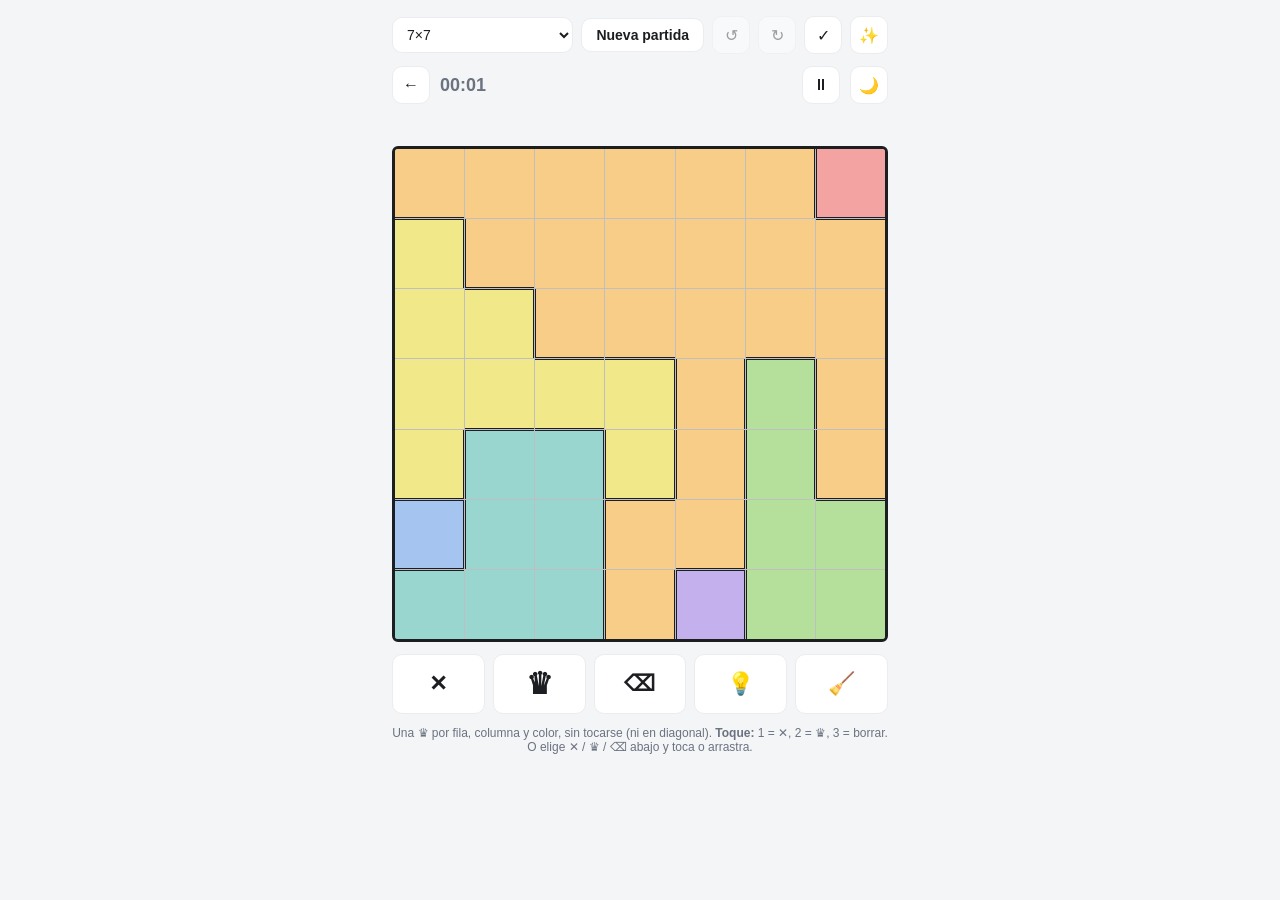
==== queens.html @ ae650601 "Agrega Queens y una página principal para elegir juego - index.html pasa a ser el selector de juego " ====
<!DOCTYPE html>
<html lang="es">
<head>
<meta charset="UTF-8" />
<meta name="viewport" content="width=device-width, initial-scale=1, maximum-scale=1, user-scalable=no" />
<title>Queens</title>
<meta name="theme-color" content="#14161a" />
<link rel="manifest" href="manifest.json" />
<meta name="apple-mobile-web-app-title" content="Juegos" />
<meta name="apple-mobile-web-app-capable" content="yes" />
<link rel="icon" href="icons/icon-192.png" />
<link rel="apple-touch-icon" href="icons/icon-192.png" />
<script>
  (function () {
    try {
      var t = localStorage.getItem('sudoku_theme_v1');
      if (t === 'light' || t === 'dark') document.documentElement.setAttribute('data-theme', t);
    } catch (e) {}
  })();
</script>
<link rel="stylesheet" href="style.css" />
</head>
<body>

<div class="app">

  <div class="toolbar">
    <select id="size" title="Tamaño del tablero">
      <option value="5">5×5</option>
      <option value="6">6×6</option>
      <option value="7" selected>7×7</option>
      <option value="8">8×8</option>
      <option value="9">9×9</option>
    </select>
    <button class="btn" id="btn-new">Nueva partida</button>
    <button class="icon-btn" id="btn-undo" title="Deshacer">↺</button>
    <button class="icon-btn" id="btn-redo" title="Rehacer">↻</button>
    <button class="icon-btn" id="btn-check" title="Comprobar las reinas y ✕ puestas">✓</button>
    <button class="icon-btn" id="btn-autox" title="Autocompletar ✕: marca todas las celdas donde ya no cabe una reina">✨</button>
  </div>

  <div class="statusbar">
    <a class="icon-btn back-btn" href="index.html" title="Volver a los juegos">←</a>
    <div class="timer" id="timer">00:00</div>
    <button class="icon-btn" id="btn-pause" title="Pausar">⏸</button>
    <button class="icon-btn" id="btn-theme" title="Cambiar esquema de colores">🌙</button>
  </div>

  <div class="q-warn" id="warn"></div>

  <div class="board-wrap q-wrap">
    <div class="q-board" id="board"></div>
    <div class="pause-overlay" id="pause-overlay">
      <button class="btn" id="btn-resume">▶ Reanudar</button>
    </div>
    <div class="win-overlay hidden" id="win-overlay">
      <div class="win-card">
        <div class="win-icon">🏆</div>
        <h2>¡Resuelto!</h2>
        <div class="win-stats">
          <span class="win-chip" id="win-size"></span>
          <span class="win-chip" id="win-time"></span>
        </div>
        <button class="btn win-btn" id="btn-win-new">Nueva partida</button>
      </div>
    </div>
  </div>

  <div class="numpad q-tools" id="tools">
    <button class="num-btn" data-tool="x" title="Marcar ✕: toca o arrastra por las celdas (X)">✕</button>
    <button class="num-btn" data-tool="queen" title="Poner reina (Q)">♛</button>
    <button class="num-btn erase" data-tool="erase" title="Borrar: toca o arrastra por las celdas">⌫</button>
    <button class="num-btn tool-btn" id="btn-hint" title="Pista: corrige una reina mal puesta o revela una correcta">💡</button>
    <button class="num-btn tool-btn" id="btn-clear-x" title="Quitar todas las ✕">🧹</button>
  </div>

  <p class="hint">
    Una ♛ por fila, columna y color, sin tocarse (ni en diagonal).
    <strong>Toque:</strong> 1 = ✕, 2 = ♛, 3 = borrar. O elige ✕ / ♛ / ⌫ abajo y toca o arrastra.
  </p>

</div>

<script src="theme.js"></script>
<script src="queens.js"></script>
<script src="queens-app.js"></script>
<script>
  if ('serviceWorker' in navigator) {
    window.addEventListener('load', () => navigator.serviceWorker.register('sw.js'));
  }
</script>
</body>
</html>
---- style.css ----
:root {
  --bg: #f4f5f7;
  --panel: #ffffff;
  --text: #1c1e21;
  --muted: #6b7280;
  --line-thin: #eaecef;
  --line-thick: #a8b0ba;
  --cell-bg: #ffffff;
  --cell-given: #f3f5f7;
  --cell-selected: #cfe3ff;
  --cell-peer: #eef4ff;
  --cell-same-value: #dbe9ff;
  --cell-note-match: #fdf0b8;
  --cell-notes-bg: #f7f8fa;
  --conflict: #ffd3d3;
  --accent: #2563eb;
  --accent-text: #ffffff;
  --given-color: #1c1e21;
  --answer-color: #2563eb;
  --notes-color: #6b7280;
  --same-value-border: #2563eb;
  --border-radius: 10px;
}

@media (prefers-color-scheme: dark) {
  :root {
    --bg: #14161a;
    --panel: #1d2025;
    --text: #eef0f3;
    --muted: #9aa1ac;
    --line-thin: #4e70a6;
    --line-thick: #eef0f3;
    --cell-bg: #22262c;
    --cell-given: #3c1010;
    --cell-selected: #2c4568;
    --cell-peer: #23293a;
    --cell-same-value: #1622c0;
    --cell-note-match: #4a3f1a;
    --cell-notes-bg: #262a31;
    --conflict: #5a2323;
    --accent: #4f8cff;
    --accent-text: #0a0a0a;
    --given-color: #eef0f3;
    --answer-color: #f59629;
    --notes-color: #529dff;
    --same-value-border: #4e70a6;
  }
}

:root[data-theme="dark"] {
  --bg: #14161a;
  --panel: #1d2025;
  --text: #eef0f3;
  --muted: #9aa1ac;
  --line-thin: #4e70a6;
  --line-thick: #eef0f3;
  --cell-bg: #22262c;
  --cell-given: #3c1010;
  --cell-selected: #2c4568;
  --cell-peer: #23293a;
  --cell-same-value: #1622c0;
  --cell-note-match: #4a3f1a;
  --cell-notes-bg: #262a31;
  --conflict: #5a2323;
  --accent: #4f8cff;
  --accent-text: #0a0a0a;
  --given-color: #eef0f3;
  --answer-color: #f59629;
  --notes-color: #529dff;
  --same-value-border: #4e70a6;
}

:root[data-theme="light"] {
  --bg: #f4f5f7;
  --panel: #ffffff;
  --text: #1c1e21;
  --muted: #6b7280;
  --line-thin: #eaecef;
  --line-thick: #a8b0ba;
  --cell-bg: #ffffff;
  --cell-given: #f3f5f7;
  --cell-selected: #cfe3ff;
  --cell-peer: #eef4ff;
  --cell-same-value: #dbe9ff;
  --cell-note-match: #fdf0b8;
  --cell-notes-bg: #f7f8fa;
  --conflict: #ffd3d3;
  --accent: #2563eb;
  --accent-text: #ffffff;
  --given-color: #1c1e21;
  --answer-color: #2563eb;
  --notes-color: #6b7280;
  --same-value-border: #2563eb;
}

* { box-sizing: border-box; }

body {
  margin: 0;
  background: var(--bg);
  color: var(--text);
  font-family: -apple-system, BlinkMacSystemFont, "Segoe UI", Roboto, Helvetica, Arial, sans-serif;
  display: flex;
  justify-content: center;
}

.app {
  width: 100%;
  max-width: 520px;
  padding: 16px 12px 32px;
  display: flex;
  flex-direction: column;
  gap: 12px;
}

.statusbar {
  display: flex;
  align-items: center;
  gap: 10px;
}

.statusbar .timer {
  flex: 1;
}

.timer {
  font-variant-numeric: tabular-nums;
  font-size: 18px;
  font-weight: 600;
  color: var(--muted);
}

.toolbar {
  display: flex;
  flex-wrap: wrap;
  gap: 8px;
  align-items: center;
}

.toolbar select {
  flex: 1;
  min-width: 90px;
}

select, .btn, .icon-btn, .num-btn, .swatch {
  font-family: inherit;
  border: 1px solid var(--line-thin);
  background: var(--panel);
  color: var(--text);
  border-radius: var(--border-radius);
  cursor: pointer;
}

select { padding: 8px 10px; font-size: 14px; }

.btn {
  padding: 8px 14px;
  font-size: 14px;
  font-weight: 600;
}

.btn.toggle.active {
  background: var(--accent);
  color: var(--accent-text);
  border-color: var(--accent);
}

.icon-btn {
  width: 38px;
  height: 38px;
  font-size: 16px;
  display: flex;
  align-items: center;
  justify-content: center;
}

.icon-btn:disabled {
  opacity: .4;
  cursor: default;
}

.palette {
  display: flex;
  align-items: center;
  gap: 8px;
  flex-wrap: wrap;
}

.palette .icon-btn {
  margin-left: auto;
}

.swatch {
  width: 34px;
  height: 34px;
  border-radius: 50%;
  padding: 0;
  position: relative;
  transition: transform .12s ease, outline-color .12s ease, box-shadow .12s ease;
}

.swatch.active {
  outline: 3px solid var(--accent);
  outline-offset: 3px;
  transform: scale(1.15);
  box-shadow: 0 0 10px var(--accent);
}

.swatch-none {
  background: var(--panel);
  font-size: 14px;
  color: var(--muted);
}

.swatch[data-color="red"]    { background: #ef4444; }
.swatch[data-color="orange"] { background: #f97316; }
.swatch[data-color="yellow"] { background: #eab308; }
.swatch[data-color="green"]  { background: #22c55e; }
.swatch[data-color="blue"]   { background: #3b82f6; }
.swatch[data-color="purple"] { background: #a855f7; }

#btn-clear-colors {
  background: #ffffff;
  color: #4b5563;
  border-color: #d7dae0;
}

.board-wrap {
  position: relative;
}

.board {
  display: grid;
  grid-template-columns: repeat(9, 1fr);
  grid-template-rows: repeat(9, 1fr);
  aspect-ratio: 1 / 1;
  width: 100%;
  background: var(--cell-bg);
  border: 3px solid var(--line-thick);
  border-radius: 6px;
  overflow: hidden;
  touch-action: none;
}

.cell {
  position: relative;
  background: var(--cell-bg);
  display: flex;
  align-items: center;
  justify-content: center;
  font-size: clamp(16px, 4.2vw, 24px);
  font-weight: 500;
  cursor: pointer;
  user-select: none;
  color: var(--text);
  border-right: 1px solid var(--line-thin);
  border-bottom: 1px solid var(--line-thin);
}

.cell.given .cell-value {
  color: var(--given-color);
}

.cell.filled .cell-value {
  color: var(--answer-color);
  font-weight: 700;
}

.cell.has-notes { background: var(--cell-notes-bg); }
.cell.peer { background: var(--cell-peer); }
.cell.note-match { background: var(--cell-note-match); }
.cell.given {
  background: var(--cell-given);
  font-weight: 800;
}
.cell.same-value {
  background: var(--cell-same-value);
  outline: 2px solid var(--same-value-border);
  outline-offset: -2px;
}
.cell.selected { background: var(--cell-selected); }
.cell.conflict { background: var(--conflict); color: #b91c1c; }
.cell.conflict .cell-value { color: #b91c1c; }
.cell.wrong { outline: 2px solid #ef4444; outline-offset: -2px; }

.cell-color-layer {
  position: absolute;
  inset: 0;
  z-index: 0;
}

.cell-value {
  position: relative;
  z-index: 1;
}

.cell-notes {
  position: absolute;
  inset: 0;
  z-index: 1;
  display: grid;
  grid-template-columns: repeat(3, 1fr);
  grid-template-rows: repeat(3, 1fr);
  font-size: clamp(9px, 2.3vw, 13px);
  color: var(--notes-color);
  font-weight: 600;
}

.cell-notes span {
  display: flex;
  align-items: center;
  justify-content: center;
}

.cell-notes span.hl {
  color: var(--accent);
  font-weight: 800;
}

/* thick borders every 3 columns/rows, to separate the 3x3 boxes from the thin cell grid */
.cell:nth-child(3n) { border-right: 3px solid var(--line-thick); }
.cell:nth-child(9n) { border-right: none; }
.cell:nth-child(n+73) { border-bottom: none; }
.cell.border-bottom-thick { border-bottom: 3px solid var(--line-thick); }

.pause-overlay {
  position: absolute;
  inset: 0;
  display: none;
  align-items: center;
  justify-content: center;
  background: rgba(20, 22, 26, .82);
  border-radius: 6px;
}

.pause-overlay.active { display: flex; }

.win-overlay {
  position: fixed;
  inset: 0;
  display: flex;
  align-items: center;
  justify-content: center;
  background: rgba(8, 9, 11, .78);
  z-index: 2000;
  padding: 20px;
}

.win-overlay.hidden { display: none; }

.win-card {
  background: var(--panel);
  border: 1px solid rgba(255, 255, 255, .12);
  padding: 32px 30px 26px;
  border-radius: 20px;
  text-align: center;
  max-width: 320px;
  width: 100%;
  box-shadow: 0 24px 60px rgba(0, 0, 0, .55);
  animation: win-pop .45s cubic-bezier(.34, 1.56, .64, 1);
}

@keyframes win-pop {
  0% { transform: scale(.7); opacity: 0; }
  100% { transform: scale(1); opacity: 1; }
}

.win-icon {
  width: 68px;
  height: 68px;
  margin: 0 auto 12px;
  border-radius: 50%;
  display: flex;
  align-items: center;
  justify-content: center;
  font-size: 34px;
  background: linear-gradient(135deg, #fde68a, #f59e0b);
  box-shadow: 0 6px 18px rgba(245, 158, 11, .45);
}

.win-card h2 {
  margin: 0 0 14px;
  font-size: 26px;
  background: linear-gradient(90deg, var(--accent), #f59e0b);
  -webkit-background-clip: text;
  background-clip: text;
  color: transparent;
}

.win-stats {
  display: flex;
  gap: 8px;
  justify-content: center;
  margin: 0 0 20px;
}

.win-chip {
  background: var(--cell-peer);
  color: var(--text);
  font-size: 13px;
  font-weight: 600;
  padding: 6px 14px;
  border-radius: 999px;
}

.win-btn {
  background: var(--accent);
  color: var(--accent-text);
  border-color: var(--accent);
  padding: 10px 22px;
}

.numpad {
  display: grid;
  grid-template-columns: repeat(6, 1fr);
  gap: 8px;
}

.num-btn {
  position: relative;
  padding: 14px 0;
  font-size: 26px;
  font-weight: 700;
}

.num-btn.erase, .num-btn.tool-btn { font-size: 20px; }

.num-btn.active {
  background: var(--accent);
  color: var(--accent-text);
  border-color: var(--accent);
}

.num-btn.depleted { opacity: .35; }

.num-badge {
  position: absolute;
  top: 2px;
  right: 6px;
  font-size: 10px;
  font-weight: 700;
  color: var(--muted);
}

.num-btn.active .num-badge { color: var(--accent-text); opacity: .85; }

.hint {
  font-size: 12px;
  color: var(--muted);
  text-align: center;
  margin: 0;
}

@media (max-width: 640px) {
  html, body { height: 100%; }
  body { overflow: hidden; }

  .app {
    height: 100vh;
    height: 100dvh;
    max-height: 100dvh;
    overflow: hidden;
    padding: 10px 10px 10px;
    gap: 8px;
  }

  .hint { display: none; }

  .board-wrap {
    flex: 1;
    min-height: 0;
    display: flex;
    align-items: center;
    justify-content: center;
  }

  .board {
    width: auto;
    height: 100%;
    max-width: 100%;
  }

  .toolbar { gap: 6px; }
  .toolbar select { min-width: 64px; font-size: 13px; padding: 7px 8px; }
  .toolbar .btn { padding: 7px 10px; font-size: 13px; }

  .icon-btn { width: 34px; height: 34px; font-size: 15px; }

  .palette { gap: 6px; }
  .swatch { width: 30px; height: 30px; }

  .numpad { gap: 6px; }
  .num-btn { padding: 10px 0; font-size: 22px; }
  .cell { font-size: clamp(20px, 6vw, 30px); }
  .cell-notes { font-size: clamp(12px, 3.2vw, 16px); }
}


/* ===================== Queens y página principal ===================== */

/* Colores de las zonas de Queens (pastel en claro, un poco más profundos en oscuro) */
:root {
  --qz0: #f4a3a3; --qz1: #f8cd88; --qz2: #f1e88a; --qz3: #b5e09c; --qz4: #98d6cf;
  --qz5: #a6c4f0; --qz6: #c4b0ec; --qz7: #f0b2d8; --qz8: #d8c09f;
  --q-region: #1c1e21;
  --q-thin: rgba(0, 0, 0, .22);
  --q-piece: #1c1e21;
  --q-mark: rgba(0, 0, 0, .42);
}
@media (prefers-color-scheme: dark) {
  :root {
    --qz0: #d98c8c; --qz1: #ddb172; --qz2: #d4ca6e; --qz3: #9cc785; --qz4: #80bdb6;
    --qz5: #8eabd8; --qz6: #ab98d4; --qz7: #d699bf; --qz8: #bfa886;
    --q-region: #0b0c0e;
  }
}
:root[data-theme="dark"] {
  --qz0: #d98c8c; --qz1: #ddb172; --qz2: #d4ca6e; --qz3: #9cc785; --qz4: #80bdb6;
  --qz5: #8eabd8; --qz6: #ab98d4; --qz7: #d699bf; --qz8: #bfa886;
  --q-region: #0b0c0e;
}
:root[data-theme="light"] {
  --qz0: #f4a3a3; --qz1: #f8cd88; --qz2: #f1e88a; --qz3: #b5e09c; --qz4: #98d6cf;
  --qz5: #a6c4f0; --qz6: #c4b0ec; --qz7: #f0b2d8; --qz8: #d8c09f;
  --q-region: #1c1e21;
}

a.icon-btn { text-decoration: none; }

.q-board {
  display: grid;
  aspect-ratio: 1 / 1;
  width: 100%;
  gap: 1px;
  background: var(--q-thin);
  border: 3px solid var(--q-region);
  border-radius: 6px;
  overflow: hidden;
  touch-action: none;
  user-select: none;
  container-type: inline-size;
}

/* Celda de tamaño fijo: el contenido (✕ o reina) nunca la agranda */
.q-cell {
  position: relative;
  min-width: 0;
  min-height: 0;
  overflow: hidden;
  cursor: pointer;
  border: 0 solid var(--q-region);
}
.q-cell::after {
  position: absolute;
  inset: 0;
  display: flex;
  align-items: center;
  justify-content: center;
  line-height: 1;
  pointer-events: none;
}
.q-cell.mark::after {
  content: "✕";
  color: var(--q-mark);
  font-weight: 700;
  font-size: calc(100cqw / var(--n) * .32);
}
.q-cell.queen::after {
  content: "♛";
  color: var(--q-piece);
  font-size: calc(100cqw / var(--n) * .62);
}
.q-cell.conflict { box-shadow: inset 0 0 0 999px rgba(220, 38, 38, .45); }
.q-cell.conflict::after { color: #7f1d1d; }
.q-cell.dead { box-shadow: inset 0 0 0 3px #dc2626; }
.q-cell.wrong { box-shadow: inset 0 0 0 3px #ef4444, inset 0 0 0 999px rgba(239, 68, 68, .25); }
.q-cell.flash { animation: q-flash .8s ease 2; }
@keyframes q-flash { 50% { box-shadow: inset 0 0 0 999px rgba(255, 255, 255, .75); } }

.q-warn {
  height: 18px;
  line-height: 18px;
  white-space: nowrap;
  overflow: hidden;
  text-overflow: ellipsis;
  font-size: 13px;
  font-weight: 600;
  color: #dc2626;
  text-align: center;
}
:root[data-theme="dark"] .q-warn { color: #f87171; }
@media (prefers-color-scheme: dark) { :root:not([data-theme="light"]) .q-warn { color: #f87171; } }

.q-tools { grid-template-columns: repeat(5, 1fr); }
.q-tools .num-btn { font-size: 22px; }
.q-tools .num-btn[data-tool="queen"] { font-size: 30px; line-height: 1; }

/* Página principal */
.home-title {
  flex: 1;
  margin: 0;
  font-size: 22px;
  font-weight: 800;
}

.game-card {
  display: flex;
  align-items: center;
  gap: 14px;
  padding: 14px;
  background: var(--panel);
  border: 1px solid var(--line-thin);
  border-radius: 14px;
  color: var(--text);
  text-decoration: none;
  transition: transform .12s ease, border-color .12s ease;
}
.game-card:hover { border-color: var(--accent); }
.game-card:active { transform: scale(.98); }

.game-thumb {
  flex: none;
  width: 72px;
  height: 72px;
  display: grid;
  border-radius: 8px;
  overflow: hidden;
}
.sudoku-thumb {
  grid-template-columns: repeat(3, 1fr);
  border: 2px solid var(--line-thick);
  background: var(--cell-bg);
}
.sudoku-thumb span {
  display: flex;
  align-items: center;
  justify-content: center;
  font-weight: 800;
  font-size: 15px;
  color: var(--given-color);
  border-right: 1px solid var(--line-thin);
  border-bottom: 1px solid var(--line-thin);
}
.sudoku-thumb span.a { color: var(--answer-color); }
.queens-thumb {
  grid-template-columns: repeat(4, 1fr);
  gap: 1px;
  background: var(--q-thin);
  border: 2px solid var(--q-region);
}
.queens-thumb span {
  display: flex;
  align-items: center;
  justify-content: center;
  font-size: 13px;
  color: var(--q-piece);
}

.game-info { flex: 1; min-width: 0; }
.game-name { font-size: 18px; font-weight: 800; }
.game-desc { font-size: 13px; color: var(--muted); margin-top: 2px; }
.game-progress { font-size: 12px; font-weight: 700; color: var(--accent); margin-top: 6px; }
.game-progress:empty { display: none; }
.game-go { font-size: 28px; color: var(--muted); }

@media (max-width: 640px) {
  /* el tablero de Queens ocupa el espacio que quede, siempre cuadrado */
  .q-wrap { container-type: size; }
  .q-board { width: min(100cqw, 100cqh); height: min(100cqw, 100cqh); max-width: none; }
  .q-tools .num-btn { font-size: 20px; }
  .q-warn { font-size: 12px; }
  .app.home { height: auto; overflow: visible; }
  body:has(.app.home) { overflow: auto; }
}
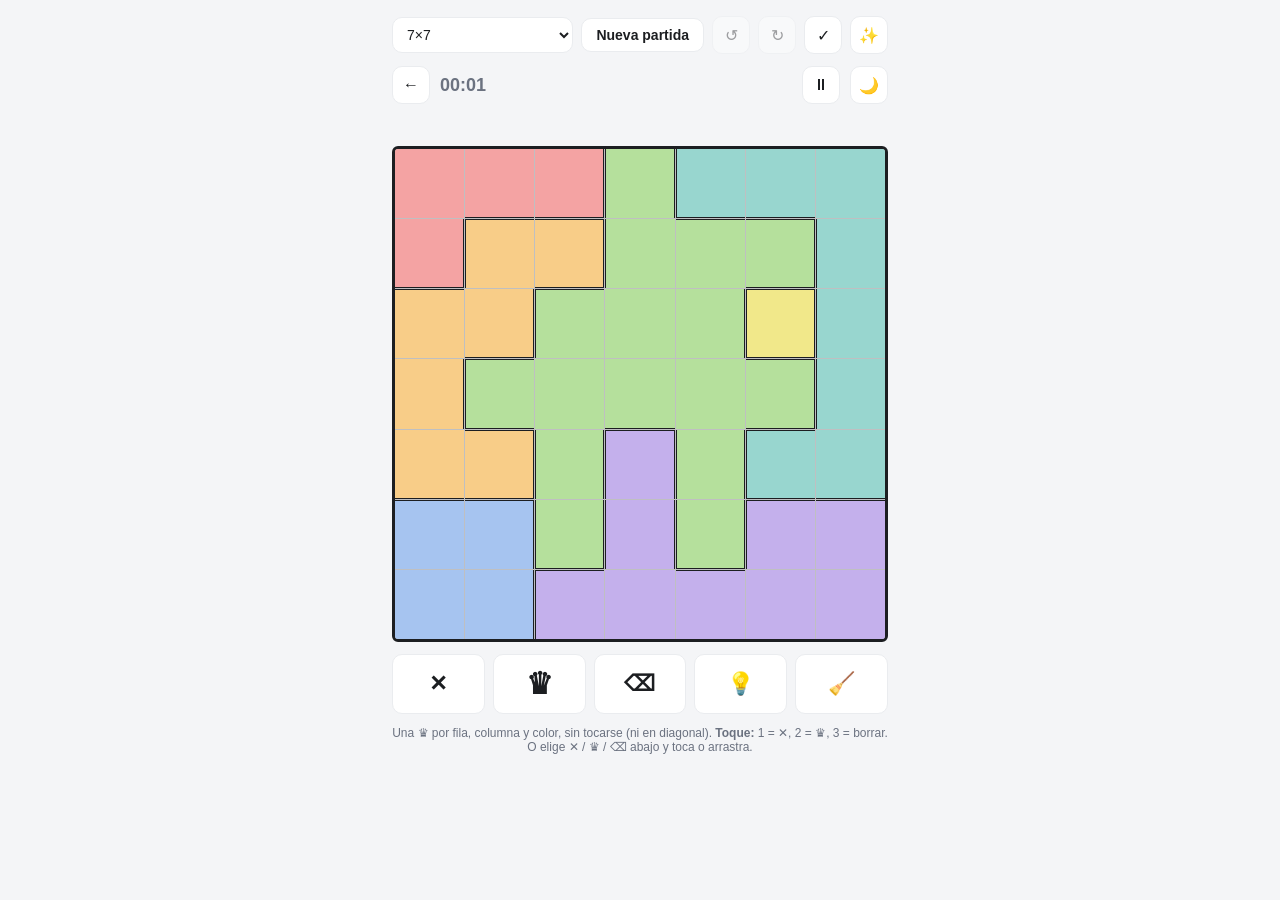
==== commit 3ad44421: "Deja libre el espacio de la barra de navegación del teléfono En Android con la app instalada, Chrome" ====
--- a/queens.html
+++ b/queens.html
@@ -2,7 +2,7 @@
 <html lang="es">
 <head>
 <meta charset="UTF-8" />
-<meta name="viewport" content="width=device-width, initial-scale=1, maximum-scale=1, user-scalable=no" />
+<meta name="viewport" content="width=device-width, initial-scale=1, maximum-scale=1, user-scalable=no, viewport-fit=cover" />
 <title>Queens</title>
 <meta name="theme-color" content="#14161a" />
 <link rel="manifest" href="manifest.json" />
--- a/style.css
+++ b/style.css
@@ -460,7 +460,10 @@
     height: 100dvh;
     max-height: 100dvh;
     overflow: hidden;
-    padding: 10px 10px 10px;
+    /* deja libre el espacio de la barra de navegación del teléfono (gestos/botones de Android,
+       barra de inicio del iPhone) para que los botones de abajo no queden tapados */
+    padding: max(10px, env(safe-area-inset-top)) max(10px, env(safe-area-inset-right))
+             calc(10px + env(safe-area-inset-bottom)) max(10px, env(safe-area-inset-left));
     gap: 8px;
   }
 
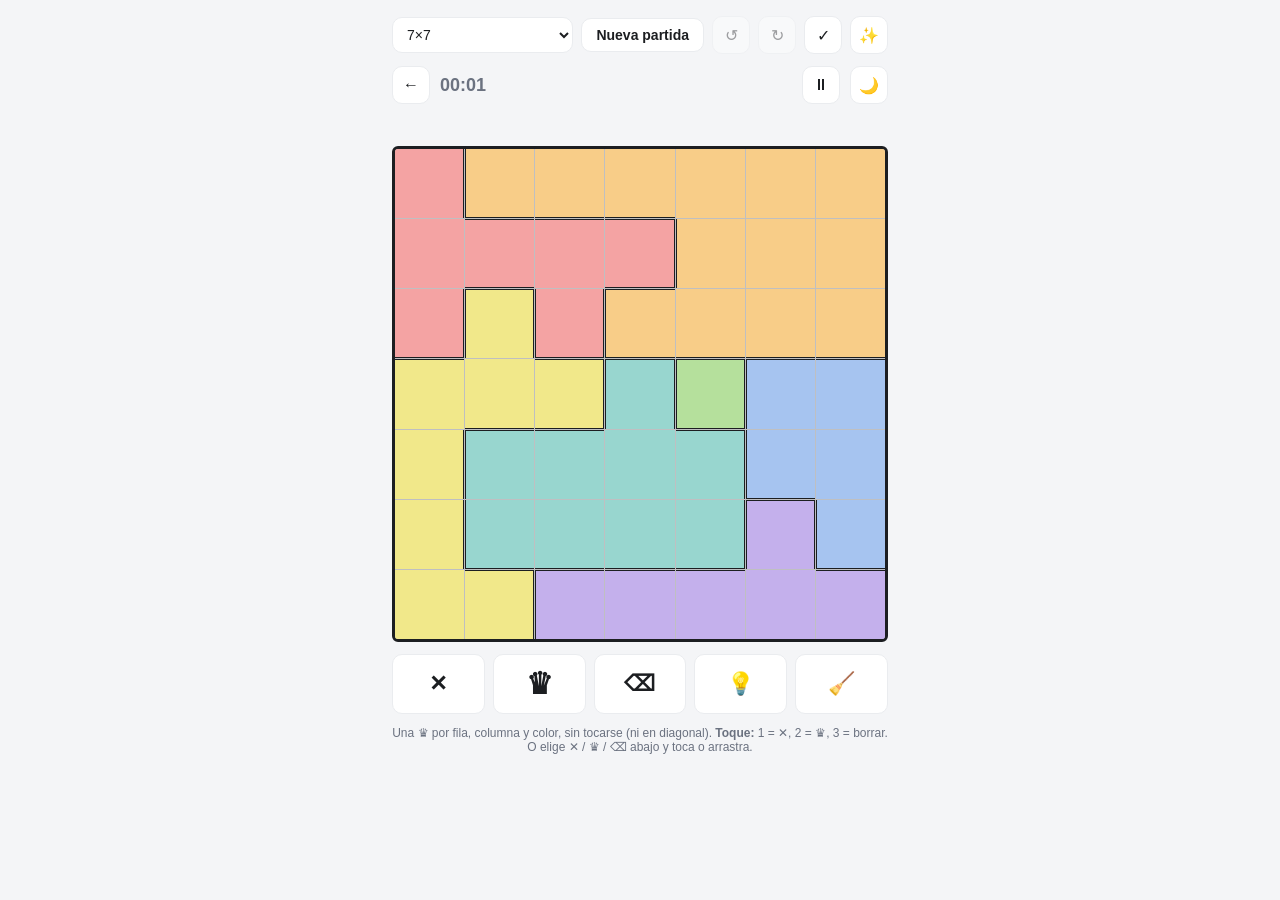
==== commit d68a6ead: "La app ya no vuelve a una versión anterior en el teléfono El service worker era "caché primero": cad" ====
--- a/queens.html
+++ b/queens.html
@@ -84,10 +84,6 @@
 <script src="theme.js"></script>
 <script src="queens.js"></script>
 <script src="queens-app.js"></script>
-<script>
-  if ('serviceWorker' in navigator) {
-    window.addEventListener('load', () => navigator.serviceWorker.register('sw.js'));
-  }
-</script>
+<script src="pwa.js"></script>
 </body>
 </html>
